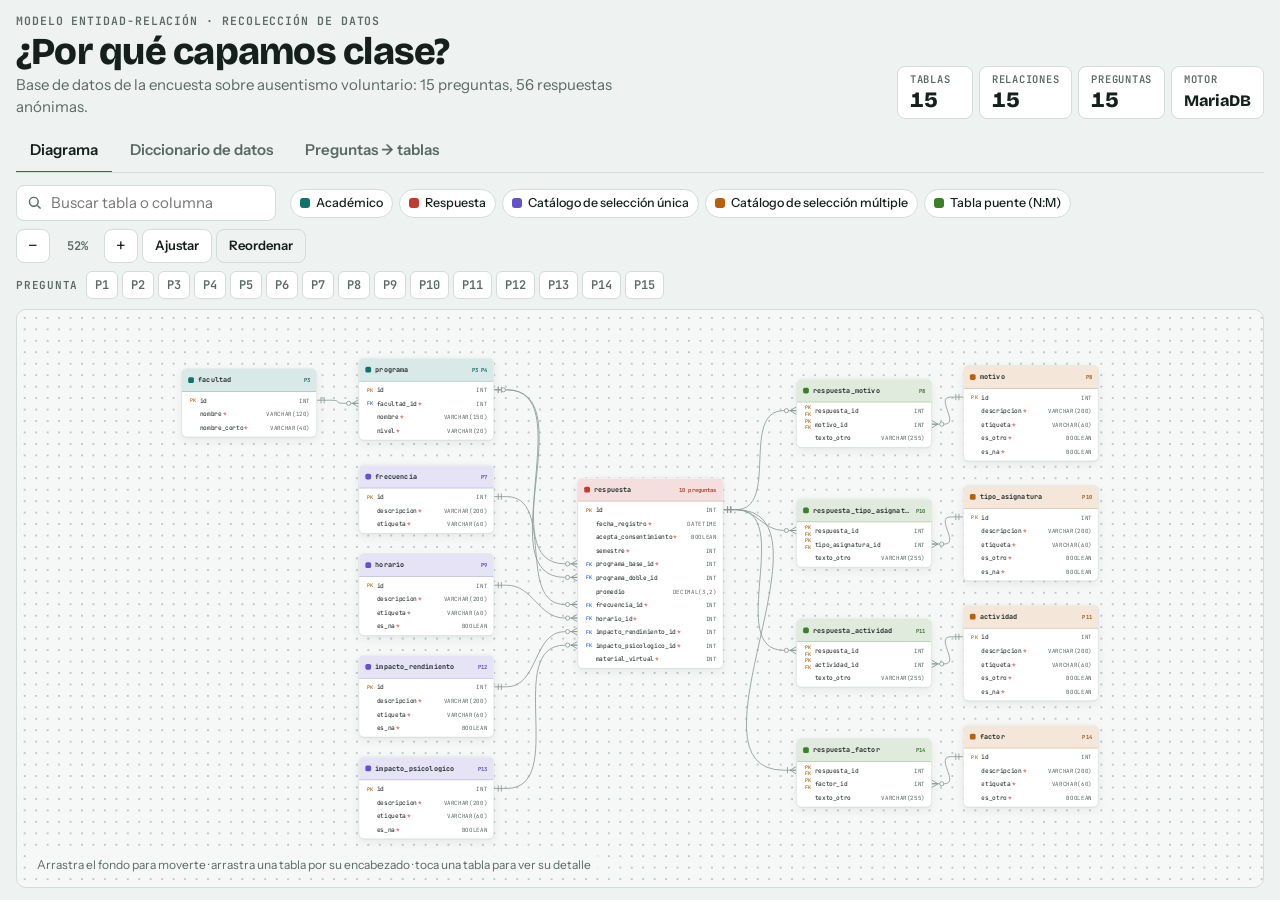
==== index.html @ b6e71127 "awawawa" ====
<!doctype html>
<html lang="es">
<head>
<meta charset="utf-8">
<meta name="viewport" content="width=device-width, initial-scale=1, viewport-fit=cover">
<!-- ARTIFACT-START -->
<title>MER ¿Por qué capamos clase?</title>
<meta name="claude:viewport-fit-sides" content="cover">
<link rel="preconnect" href="https://fonts.googleapis.com">
<link rel="preconnect" href="https://fonts.gstatic.com" crossorigin>
<link rel="stylesheet" href="https://fonts.googleapis.com/css2?family=Bricolage+Grotesque:opsz,wght@12..96,600;12..96,800&family=Instrument+Sans:wght@400;500;600&family=JetBrains+Mono:wght@400;600&display=swap">
<link rel="stylesheet" href="visor/styles.css">
<!-- HEAD-END -->
</head>
<body>
<!-- BODY-START -->
<div class="app">
  <header class="top">
    <div class="top__title">
      <p class="eyebrow">Modelo entidad-relación · Recolección de datos</p>
      <h1>¿Por qué capamos clase?</h1>
      <p class="lede">Base de datos de la encuesta sobre ausentismo voluntario: 15 preguntas, 56 respuestas anónimas.</p>
    </div>
    <dl class="stats">
      <div><dt>Tablas</dt><dd id="st-tablas">15</dd></div>
      <div><dt>Relaciones</dt><dd id="st-rel">15</dd></div>
      <div><dt>Preguntas</dt><dd id="st-preg">15</dd></div>
      <div><dt>Motor</dt><dd class="dd-text">MariaDB</dd></div>
    </dl>
  </header>

  <nav class="tabs" role="tablist" aria-label="Vistas del modelo">
    <button class="tab" role="tab" id="tab-diagrama" data-view="diagrama" aria-selected="true">Diagrama</button>
    <button class="tab" role="tab" id="tab-diccionario" data-view="diccionario" aria-selected="false">Diccionario de datos</button>
    <button class="tab" role="tab" id="tab-preguntas" data-view="preguntas" aria-selected="false">Preguntas → tablas</button>
  </nav>

  <main class="views">
    <!-- Vista diagrama -->
    <section class="view view--diagrama" id="view-diagrama" role="tabpanel" aria-labelledby="tab-diagrama">
      <div class="toolbar">
        <label class="search">
          <svg viewBox="0 0 20 20" aria-hidden="true"><circle cx="8.5" cy="8.5" r="5.5"/><path d="M13 13l4 4"/></svg>
          <input id="buscar" type="search" placeholder="Buscar tabla o columna" autocomplete="off">
        </label>
        <div class="legend" id="leyenda"></div>
        <div class="zoom">
          <button class="icon-btn" id="zoom-menos" aria-label="Alejar">−</button>
          <span id="zoom-valor" class="zoom__val">100%</span>
          <button class="icon-btn" id="zoom-mas" aria-label="Acercar">+</button>
          <button class="btn" id="ajustar">Ajustar</button>
          <button class="btn btn--ghost" id="reordenar" title="Volver a la posición original de las tablas">Reordenar</button>
        </div>
      </div>
      <div class="qbar" id="qbar" aria-label="Resaltar por pregunta"></div>
      <div class="stage">
        <div class="viewport" id="viewport" tabindex="0" aria-label="Diagrama entidad-relación. Arrastra para moverte, usa la rueda o los botones para hacer zoom.">
          <div class="world" id="world">
            <svg class="edges" id="edges" aria-hidden="true"></svg>
          </div>
        </div>
        <div class="banner" id="banner" hidden></div>
        <p class="hint" id="hint">Arrastra el fondo para moverte · arrastra una tabla por su encabezado · toca una tabla para ver su detalle</p>
        <aside class="panel" id="panel" hidden aria-live="polite">
          <button class="panel__close icon-btn" id="cerrar" aria-label="Cerrar detalle">×</button>
          <div id="panel-body"></div>
        </aside>
      </div>
    </section>

    <!-- Vista diccionario -->
    <section class="view view--doc" id="view-diccionario" role="tabpanel" aria-labelledby="tab-diccionario" hidden>
      <div class="doc" id="diccionario"></div>
    </section>

    <!-- Vista preguntas -->
    <section class="view view--doc" id="view-preguntas" role="tabpanel" aria-labelledby="tab-preguntas" hidden>
      <div class="doc" id="preguntas"></div>
    </section>
  </main>
</div>
<script src="visor/modelo.js"></script>
<script src="visor/app.js"></script>
<!-- BODY-END -->
</body>
</html>
---- visor/styles.css ----
/* Layout: app de una pantalla — cabecera compacta, pestañas y un lienzo de plano
   técnico con cuadrícula de puntos donde viven las tablas; el diccionario y las
   preguntas son vistas de lectura con desplazamiento propio. */
:root {
  --bg: #eef2f1;
  --surface: #ffffff;
  --surface-2: #f6f8f7;
  --ink: #15201d;
  --muted: #5a6964;
  --line: #d3dcd9;
  --dot: #bccac5;
  --edge: #8a9a95;
  --accent: #1f5fd6;
  --accent-ink: #ffffff;

  --g-academico: #0e7469;
  --g-centro: #c23a2e;
  --g-unica: #6450c8;
  --g-multiple: #b8600d;
  --g-puente: #3b8028;

  --font-display: "Bricolage Grotesque", "Segoe UI", system-ui, sans-serif;
  --font-body: "Instrument Sans", "Segoe UI", system-ui, -apple-system, sans-serif;
  --font-mono: "JetBrains Mono", ui-monospace, "Cascadia Mono", Consolas, monospace;

  --radius: 10px;
  --shadow: 0 1px 2px rgb(20 40 35 / .06), 0 6px 18px rgb(20 40 35 / .07);
  --tbl-w: 260px;
}
@media (prefers-color-scheme: dark) {
  :root:not([data-theme="light"]) {
    --bg: #0f1514; --surface: #18201f; --surface-2: #1d2725; --ink: #e5ece9; --muted: #98a8a3;
    --line: #2c3936; --dot: #2d3a37; --edge: #6f817c; --accent: #6f9cff; --accent-ink: #0b1222;
    --g-academico: #3cc2b2; --g-centro: #ff7b6b; --g-unica: #a796ff; --g-multiple: #f0a04d; --g-puente: #7fcf63;
    --shadow: 0 1px 2px rgb(0 0 0 / .4), 0 8px 22px rgb(0 0 0 / .35);
    color-scheme: dark;
  }
}
:root[data-theme="dark"] {
  --bg: #0f1514; --surface: #18201f; --surface-2: #1d2725; --ink: #e5ece9; --muted: #98a8a3;
  --line: #2c3936; --dot: #2d3a37; --edge: #6f817c; --accent: #6f9cff; --accent-ink: #0b1222;
  --g-academico: #3cc2b2; --g-centro: #ff7b6b; --g-unica: #a796ff; --g-multiple: #f0a04d; --g-puente: #7fcf63;
  --shadow: 0 1px 2px rgb(0 0 0 / .4), 0 8px 22px rgb(0 0 0 / .35);
  color-scheme: dark;
}

* { box-sizing: border-box; }
html, body { height: 100%; }
body {
  margin: 0;
  background: var(--bg);
  color: var(--ink);
  font: 15px/1.5 var(--font-body);
  -webkit-font-smoothing: antialiased;
}
button { font: inherit; color: inherit; }
:focus-visible { outline: 2px solid var(--accent); outline-offset: 2px; }

.app {
  height: 100%;
  display: grid;
  grid-template-rows: auto auto 1fr;
  padding-left: max(16px, env(safe-area-inset-left, 0px));
  padding-right: max(16px, env(safe-area-inset-right, 0px));
  padding-block: 14px 12px;
  gap: 12px;
  min-height: 0;
}

/* Cabecera */
.top { display: flex; flex-wrap: wrap; align-items: end; justify-content: space-between; gap: 12px 24px; }
.top__title { min-width: 0; }
.eyebrow { margin: 0; font: 600 11.5px/1.2 var(--font-mono); letter-spacing: .08em; text-transform: uppercase; color: var(--muted); }
h1 { margin: 4px 0 2px; font: 800 clamp(26px, 4vw, 38px)/1.05 var(--font-display); letter-spacing: -.02em; text-wrap: balance; }
.lede { margin: 0; color: var(--muted); max-width: 62ch; }
.stats { display: flex; gap: 6px; margin: 0; flex-wrap: wrap; }
.stats div { background: var(--surface); border: 1px solid var(--line); border-radius: 8px; padding: 6px 12px; min-width: 76px; }
.stats dt { font: 600 10.5px/1.2 var(--font-mono); letter-spacing: .07em; text-transform: uppercase; color: var(--muted); }
.stats dd { margin: 2px 0 0; font: 800 22px/1.1 var(--font-display); font-variant-numeric: tabular-nums; }
.stats .dd-text { font-size: 16px; padding-top: 4px; }

/* Pestañas */
.tabs { display: flex; gap: 4px; border-bottom: 1px solid var(--line); overflow-x: auto; scrollbar-width: none; }
.tab {
  background: none; border: 0; padding: 8px 14px 10px; cursor: pointer; white-space: nowrap;
  color: var(--muted); font-weight: 600; border-bottom: 2px solid transparent; margin-bottom: -1px;
}
.tab:hover { color: var(--ink); }
.tab[aria-selected="true"] { color: var(--ink); border-bottom-color: var(--accent); }

.views { min-height: 0; display: grid; }
.view { min-height: 0; }
.view--diagrama { display: grid; grid-template-rows: auto auto 1fr; gap: 8px; }
.view--diagrama[hidden] { display: none; }
.view--doc { overflow: auto; }

/* Barra de herramientas */
.toolbar { display: flex; flex-wrap: wrap; align-items: center; gap: 8px 14px; }
.search {
  display: flex; align-items: center; gap: 6px; background: var(--surface); border: 1px solid var(--line);
  border-radius: 8px; padding: 0 10px; height: 36px; flex: 0 1 260px; min-width: 0;
}
.search svg { width: 16px; height: 16px; fill: none; stroke: var(--muted); stroke-width: 1.8; flex: none; }
.search input { border: 0; background: none; outline: none; color: var(--ink); font: inherit; width: 100%; min-width: 0; }
.legend { display: flex; flex-wrap: wrap; gap: 4px 6px; flex: 1 1 auto; }
.legend__item {
  display: inline-flex; align-items: center; gap: 6px; padding: 4px 9px; border-radius: 999px; cursor: pointer;
  border: 1px solid var(--line); background: var(--surface); font-size: 12.5px; font-weight: 500; color: var(--ink);
}
.legend__item[aria-pressed="true"] { border-color: var(--gc); background: color-mix(in srgb, var(--gc) 14%, var(--surface)); }
.swatch { width: 10px; height: 10px; border-radius: 3px; background: var(--gc); flex: none; }
.zoom { display: flex; align-items: center; gap: 4px; }
.zoom__val { font: 600 12px var(--font-mono); width: 46px; text-align: center; color: var(--muted); font-variant-numeric: tabular-nums; }
.icon-btn, .btn {
  height: 34px; border-radius: 8px; border: 1px solid var(--line); background: var(--surface); cursor: pointer;
}
.icon-btn { width: 34px; font-size: 18px; line-height: 1; }
.btn { padding: 0 12px; font-weight: 600; font-size: 13px; }
.btn--ghost { background: none; }
.icon-btn:hover, .btn:hover { border-color: var(--accent); }

/* Barra de preguntas */
.qbar { display: flex; gap: 4px; overflow-x: auto; padding-bottom: 2px; scrollbar-width: thin; }
.qchip {
  flex: none; border: 1px solid var(--line); background: var(--surface); border-radius: 6px; cursor: pointer;
  font: 600 12px var(--font-mono); padding: 5px 8px; color: var(--muted);
}
.qchip:hover { color: var(--ink); border-color: var(--ink); }
.qchip[aria-pressed="true"] { background: var(--accent); border-color: var(--accent); color: var(--accent-ink); }
.qbar__label { flex: none; align-self: center; font: 600 11px var(--font-mono); letter-spacing: .07em; text-transform: uppercase; color: var(--muted); margin-right: 4px; }

/* Lienzo */
.stage { position: relative; min-height: 320px; border: 1px solid var(--line); border-radius: var(--radius); overflow: hidden; background: var(--surface-2); }
.viewport {
  position: absolute; inset: 0; overflow: hidden; cursor: grab; touch-action: none;
  background-image: radial-gradient(var(--dot) 1.2px, transparent 1.3px);
  background-size: 22px 22px;
}
.viewport.is-panning { cursor: grabbing; }
.world { position: absolute; left: 0; top: 0; transform-origin: 0 0; }
.edges { position: absolute; left: 0; top: 0; width: 1px; height: 1px; overflow: visible; pointer-events: none; }

.edge path.line { fill: none; stroke: var(--edge); stroke-width: 1.6; transition: stroke .15s, opacity .15s; }
.edge .mk { fill: none; stroke: var(--edge); stroke-width: 1.6; }
.edge .mk-c { fill: var(--surface-2); stroke: var(--edge); stroke-width: 1.6; }
.edge.is-on path.line, .edge.is-on .mk, .edge.is-on .mk-c { stroke: var(--accent); stroke-width: 2.2; }
.edge.is-dim { opacity: .15; }

/* Tarjetas de tabla */
.tbl {
  position: absolute; width: var(--tbl-w); background: var(--surface); border: 1px solid var(--line);
  border-radius: var(--radius); box-shadow: var(--shadow); overflow: hidden; user-select: none;
  transition: opacity .15s, box-shadow .15s, border-color .15s;
}
.tbl__head {
  display: flex; align-items: center; gap: 8px; height: 44px; padding: 0 12px; cursor: move;
  background: color-mix(in srgb, var(--gc) 16%, var(--surface));
  border-bottom: 1px solid color-mix(in srgb, var(--gc) 35%, var(--line));
}
.tbl__head .swatch { width: 11px; height: 11px; }
.tbl__name { margin: 0; font: 600 13px/1.2 var(--font-mono); min-width: 0; overflow: hidden; text-overflow: ellipsis; white-space: nowrap; flex: 1; }
.tbl__qs { font: 600 10.5px var(--font-mono); color: color-mix(in srgb, var(--gc) 80%, var(--ink)); white-space: nowrap; }
.tbl ul { list-style: none; margin: 0; padding: 4px 0; }
.tbl li {
  display: grid; grid-template-columns: 26px 1fr auto; align-items: center; height: 26px; padding: 0 12px 0 8px;
  font: 12px/1.35 var(--font-mono);
}
.tbl li .k { font-size: 9.5px; font-weight: 600; text-align: center; color: var(--muted); }
.tbl li .k.pk { color: var(--g-multiple); }
.tbl li .k.fk { color: var(--accent); }
.tbl li .fn { overflow: hidden; padding-block: 2px; text-overflow: ellipsis; white-space: nowrap; }
.tbl li .ft { color: var(--muted); font-size: 11px; padding-left: 8px; }
.tbl li.is-nn .fn::after { content: "*"; color: var(--g-centro); margin-left: 2px; }
.tbl li.is-q { background: color-mix(in srgb, var(--accent) 16%, transparent); }
.tbl li.is-hit { background: color-mix(in srgb, var(--g-multiple) 22%, transparent); }

.tbl.g-academico { --gc: var(--g-academico); }
.tbl.g-centro { --gc: var(--g-centro); --tbl-w: 280px; }
.tbl.g-unica { --gc: var(--g-unica); }
.tbl.g-multiple { --gc: var(--g-multiple); }
.tbl.g-puente { --gc: var(--g-puente); }
.tbl.is-sel { border-color: var(--accent); box-shadow: 0 0 0 2px var(--accent), var(--shadow); }
.tbl.is-rel { border-color: color-mix(in srgb, var(--accent) 55%, var(--line)); }
.tbl.is-dim { opacity: .28; }
.tbl.is-drag { box-shadow: 0 14px 34px rgb(0 0 0 / .22); z-index: 5; }

.banner {
  position: absolute; left: max(12px, env(safe-area-inset-left, 0px)); top: 12px; right: 12px; max-width: 560px;
  background: var(--surface); border: 1px solid var(--accent); border-radius: 8px; padding: 10px 14px; box-shadow: var(--shadow);
  font-size: 13.5px;
}
.banner b { font-family: var(--font-mono); color: var(--accent); margin-right: 6px; }
.banner small { display: block; color: var(--muted); margin-top: 2px; font-size: 12px; }
.hint {
  position: absolute; left: 12px; bottom: 10px; margin: 0; font-size: 12px; color: var(--muted);
  background: color-mix(in srgb, var(--surface-2) 85%, transparent); padding: 3px 8px; border-radius: 6px; pointer-events: none;
}

/* Panel de detalle */
.panel {
  position: absolute; top: 10px; right: 10px; bottom: 10px; width: min(380px, calc(100% - 20px));
  background: var(--surface); border: 1px solid var(--line); border-radius: var(--radius); box-shadow: var(--shadow);
  overflow: auto; padding: 18px 18px 20px;
}
.panel__close { position: sticky; top: 0; float: right; margin: -6px -6px 0 8px; }
.panel h2 { margin: 2px 0 4px; font: 600 17px/1.25 var(--font-mono); overflow-wrap: anywhere; }
.panel .grp { display: inline-flex; align-items: center; gap: 6px; font-size: 12px; font-weight: 600; color: var(--muted); }
.panel p { margin: 8px 0; }
.panel h3 { margin: 18px 0 6px; font: 600 11px var(--font-mono); letter-spacing: .08em; text-transform: uppercase; color: var(--muted); }
.fields { width: 100%; border-collapse: collapse; font-size: 12.5px; }
.fields td { padding: 6px 4px; border-top: 1px solid var(--line); vertical-align: top; }
.fields td:first-child { font-family: var(--font-mono); font-weight: 600; overflow-wrap: anywhere; }
.fields .t { font-family: var(--font-mono); color: var(--muted); white-space: nowrap; }
.tags { display: flex; flex-wrap: wrap; gap: 3px; margin-top: 3px; }
.tag { font: 600 10px/1 var(--font-mono); padding: 3px 5px; border-radius: 4px; background: var(--surface-2); border: 1px solid var(--line); color: var(--muted); }
.tag.pk { color: var(--g-multiple); border-color: color-mix(in srgb, var(--g-multiple) 45%, var(--line)); }
.tag.fk { color: var(--accent); border-color: color-mix(in srgb, var(--accent) 45%, var(--line)); }
.tag.q { color: var(--g-unica); border-color: color-mix(in srgb, var(--g-unica) 45%, var(--line)); }
.fields .c { color: var(--muted); font-size: 12px; margin-top: 3px; }
.rels { list-style: none; padding: 0; margin: 0; display: grid; gap: 6px; }
.rels button {
  width: 100%; text-align: left; background: var(--surface-2); border: 1px solid var(--line); border-radius: 8px;
  padding: 8px 10px; cursor: pointer; font-size: 12.5px;
}
.rels button:hover { border-color: var(--accent); }
.rels code { font: 600 12px var(--font-mono); }
.rels .card { font: 600 11px var(--font-mono); color: var(--accent); }
.seeds { margin: 0; padding-left: 20px; font-size: 13px; }
.seeds li { margin: 3px 0; }
.note { font-size: 12px; color: var(--muted); }

/* Vistas de lectura */
.doc { max-width: 1100px; padding-block: 8px 40px; }
.doc__intro { color: var(--muted); max-width: 70ch; margin: 4px 0 18px; }
.group-title { display: flex; align-items: center; gap: 8px; margin: 26px 0 10px; font: 700 18px var(--font-display); }
.group-title .swatch { width: 12px; height: 12px; }
.group-title small { font: 400 13px var(--font-body); color: var(--muted); }
.cards { display: grid; grid-template-columns: repeat(auto-fill, minmax(min(100%, 460px), 1fr)); gap: 12px; }
.dcard { background: var(--surface); border: 1px solid var(--line); border-radius: var(--radius); padding: 14px 16px; min-width: 0; }
.dcard header { display: flex; align-items: baseline; justify-content: space-between; gap: 10px; }
.dcard h3 { margin: 0; font: 600 15px var(--font-mono); overflow-wrap: anywhere; }
.dcard p { margin: 6px 0 10px; color: var(--muted); font-size: 13.5px; }
.link-btn { background: none; border: 0; color: var(--accent); font-weight: 600; font-size: 12.5px; cursor: pointer; padding: 0; white-space: nowrap; }
.link-btn:hover { text-decoration: underline; }
.table-wrap { overflow-x: auto; }
.dtable { width: 100%; border-collapse: collapse; font-size: 13px; }
.dtable th { text-align: left; font: 600 10.5px var(--font-mono); letter-spacing: .06em; text-transform: uppercase; color: var(--muted); padding: 6px 8px; border-bottom: 1px solid var(--line); }
.dtable td { padding: 7px 8px; border-bottom: 1px solid var(--line); vertical-align: top; }
.dtable td.mono { font-family: var(--font-mono); font-size: 12.5px; white-space: nowrap; }
.dtable tr:last-child td { border-bottom: 0; }
details { margin-top: 10px; }
summary { cursor: pointer; font-weight: 600; font-size: 13px; color: var(--ink); }
.rules { background: var(--surface); border: 1px solid var(--line); border-radius: var(--radius); padding: 14px 18px; margin-top: 26px; }
.rules h3 { margin: 0 0 6px; font: 700 16px var(--font-display); }
.rules ol { margin: 0; padding-left: 20px; }

.qlist { display: grid; gap: 8px; }
.qrow {
  display: grid; grid-template-columns: 52px 1fr; gap: 4px 14px; background: var(--surface); border: 1px solid var(--line);
  border-radius: var(--radius); padding: 12px 16px;
}
.qrow__id { font: 800 20px/1.2 var(--font-display); color: var(--accent); grid-row: span 3; }
.qrow__text { margin: 0; font-weight: 500; min-width: 0; }
.qrow__type { font-size: 12.5px; color: var(--muted); }
.dest { display: flex; flex-wrap: wrap; gap: 6px; margin-top: 4px; }
.dest button {
  font: 600 12px var(--font-mono); border: 1px solid var(--line); background: var(--surface-2); border-radius: 6px;
  padding: 4px 8px; cursor: pointer; color: var(--ink);
}
.dest button:hover { border-color: var(--accent); color: var(--accent); }

@media (max-width: 720px) {
  .stats div { min-width: 0; padding: 4px 10px; }
  .stats dd { font-size: 18px; }
  .lede { display: none; }
  .top { gap: 8px; }
  .stats { flex-wrap: nowrap; }
  .stats div { flex: 1; }
  .stats dt { font-size: 9.5px; }
  .legend { display: none; }
  .search { flex: 1 1 160px; }
  .panel { top: auto; left: 8px; right: 8px; bottom: 8px; width: auto; max-height: 62%; }
  .hint { display: none; }
  .qrow { grid-template-columns: 1fr; }
  .qrow__id { grid-row: auto; font-size: 17px; }
}
@media (prefers-reduced-motion: reduce) {
  * { transition: none !important; }
}
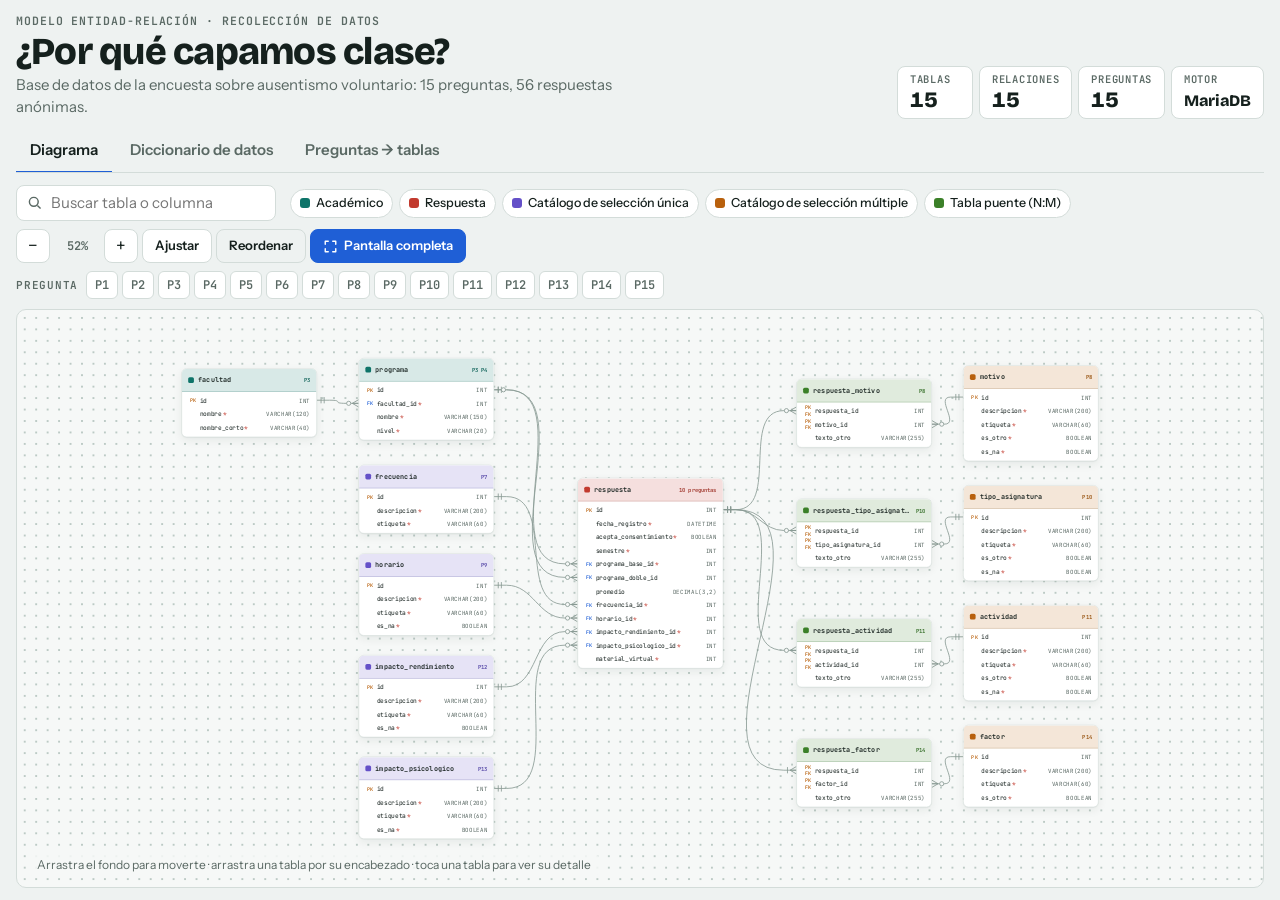
==== commit 66879c3d: "awawawa" ====
--- a/index.html
+++ b/index.html
@@ -50,6 +50,10 @@
           <button class="icon-btn" id="zoom-mas" aria-label="Acercar">+</button>
           <button class="btn" id="ajustar">Ajustar</button>
           <button class="btn btn--ghost" id="reordenar" title="Volver a la posición original de las tablas">Reordenar</button>
+          <button class="btn btn--full" id="pantalla" title="Pantalla completa (tecla F)" aria-pressed="false">
+            <svg viewBox="0 0 20 20" aria-hidden="true"><path class="i-open" d="M3 7V3h4M13 3h4v4M17 13v4h-4M7 17H3v-4"/><path class="i-close" d="M7 3v4H3M17 7h-4V3M13 17v-4h4M3 13h4v4"/></svg>
+            <span>Pantalla completa</span>
+          </button>
         </div>
       </div>
       <div class="qbar" id="qbar" aria-label="Resaltar por pregunta"></div>
--- a/visor/styles.css
+++ b/visor/styles.css
@@ -117,7 +117,25 @@
 .icon-btn { width: 34px; font-size: 18px; line-height: 1; }
 .btn { padding: 0 12px; font-weight: 600; font-size: 13px; }
 .btn--ghost { background: none; }
+.btn--full { display: inline-flex; align-items: center; gap: 6px; background: var(--accent); border-color: var(--accent); color: var(--accent-ink); }
+.btn--full svg { width: 15px; height: 15px; fill: none; stroke: currentColor; stroke-width: 1.9; stroke-linecap: round; stroke-linejoin: round; }
+.btn--full .i-close { display: none; }
+.btn--full[aria-pressed="true"] .i-open { display: none; }
+.btn--full[aria-pressed="true"] .i-close { display: inline; }
+.btn--full:hover { filter: brightness(1.08); }
 .icon-btn:hover, .btn:hover { border-color: var(--accent); }
+
+/* Pantalla completa: nativa (Fullscreen API) o simulada donde el navegador no la permite */
+.view--diagrama:fullscreen {
+  background: var(--bg); width: 100%; height: 100%;
+  padding: max(12px, env(safe-area-inset-top, 0px)) max(16px, env(safe-area-inset-right, 0px)) max(12px, env(safe-area-inset-bottom, 0px)) max(16px, env(safe-area-inset-left, 0px));
+}
+.view--diagrama:-webkit-full-screen { background: var(--bg); width: 100%; height: 100%; padding: 12px 16px; }
+.view--diagrama.is-max {
+  position: fixed; inset: 0; z-index: 50; background: var(--bg);
+  padding: max(12px, env(safe-area-inset-top, 0px)) max(16px, env(safe-area-inset-right, 0px)) max(12px, env(safe-area-inset-bottom, 0px)) max(16px, env(safe-area-inset-left, 0px));
+}
+body.no-scroll { overflow: hidden; }
 
 /* Barra de preguntas */
 .qbar { display: flex; gap: 4px; overflow-x: auto; padding-bottom: 2px; scrollbar-width: thin; }
@@ -281,6 +299,8 @@
   .search { flex: 1 1 160px; }
   .panel { top: auto; left: 8px; right: 8px; bottom: 8px; width: auto; max-height: 62%; }
   .hint { display: none; }
+  .btn--full span { display: none; }
+  .btn--full { width: 34px; padding: 0; justify-content: center; }
   .qrow { grid-template-columns: 1fr; }
   .qrow__id { grid-row: auto; font-size: 17px; }
 }
